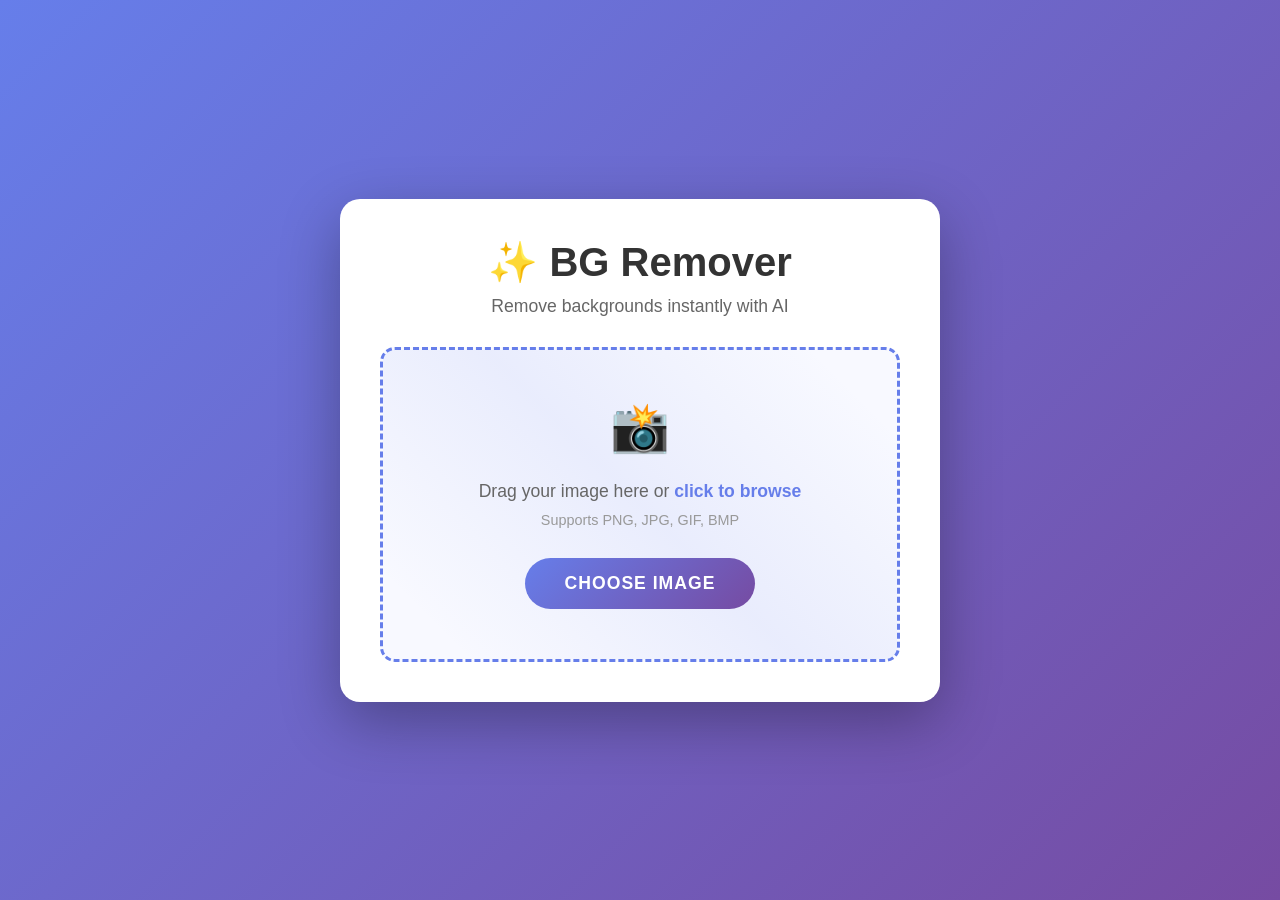
==== BG remover/index.html @ 60d701cb "Arrange the structure of the repository" ====
<!DOCTYPE html>
<html lang="en">
<head>
    <meta charset="UTF-8">
    <meta name="viewport" content="width=device-width, initial-scale=1.0">
    <title>Background Remover</title>
    <style>
        * {
            margin: 0;
            padding: 0;
            box-sizing: border-box;
        }

        body {
            font-family: 'Segoe UI', Tahoma, Geneva, Verdana, sans-serif;
            background: linear-gradient(135deg, #667eea 0%, #764ba2 100%);
            min-height: 100vh;
            display: flex;
            justify-content: center;
            align-items: center;
            padding: 20px;
        }

        .container {
            background: white;
            border-radius: 20px;
            box-shadow: 0 20px 60px rgba(0, 0, 0, 0.3);
            padding: 40px;
            max-width: 600px;
            width: 100%;
            animation: slideUp 0.6s ease-out;
        }

        @keyframes slideUp {
            from {
                opacity: 0;
                transform: translateY(30px);
            }
            to {
                opacity: 1;
                transform: translateY(0);
            }
        }

        h1 {
            color: #333;
            margin-bottom: 10px;
            text-align: center;
            font-size: 2.5em;
        }

        .subtitle {
            text-align: center;
            color: #666;
            margin-bottom: 30px;
            font-size: 1.1em;
        }

        .drop-zone {
            border: 3px dashed #667eea;
            border-radius: 15px;
            padding: 50px 20px;
            text-align: center;
            transition: all 0.3s ease;
            cursor: pointer;
            background: #f8f9ff;
            position: relative;
            overflow: hidden;
        }

        .drop-zone::before {
            content: '';
            position: absolute;
            top: -50%;
            left: -50%;
            width: 200%;
            height: 200%;
            background: linear-gradient(45deg, transparent 30%, rgba(102, 126, 234, 0.1) 50%, transparent 70%);
            animation: shimmer 3s infinite;
        }

        @keyframes shimmer {
            0% {
                transform: translate(-100%, -100%) rotate(45deg);
            }
            100% {
                transform: translate(100%, 100%) rotate(45deg);
            }
        }

        .drop-zone-content {
            position: relative;
            z-index: 1;
        }

        .drop-zone.dragover {
            border-color: #764ba2;
            background: #e8e9ff;
            transform: scale(1.02);
            box-shadow: 0 5px 20px rgba(102, 126, 234, 0.3);
        }

        .icon {
            font-size: 3em;
            margin-bottom: 15px;
            display: inline-block;
            animation: float 3s ease-in-out infinite;
        }

        @keyframes float {
            0%, 100% {
                transform: translateY(0px);
            }
            50% {
                transform: translateY(-10px);
            }
        }

        .drop-zone p {
            color: #666;
            margin: 10px 0;
            font-size: 1.1em;
        }

        .highlight {
            color: #667eea;
            font-weight: bold;
        }

        input[type="file"] {
            display: none;
        }

        .upload-btn {
            background: linear-gradient(135deg, #667eea 0%, #764ba2 100%);
            color: white;
            border: none;
            padding: 15px 40px;
            font-size: 1.1em;
            border-radius: 50px;
            cursor: pointer;
            margin-top: 20px;
            transition: all 0.3s ease;
            font-weight: 600;
            text-transform: uppercase;
            letter-spacing: 1px;
            position: relative;
            overflow: hidden;
        }

        .upload-btn::before {
            content: '';
            position: absolute;
            top: 0;
            left: -100%;
            width: 100%;
            height: 100%;
            background: rgba(255, 255, 255, 0.3);
            transition: left 0.3s ease;
        }

        .upload-btn:hover::before {
            left: 100%;
        }

        .upload-btn:hover {
            transform: translateY(-2px);
            box-shadow: 0 10px 25px rgba(102, 126, 234, 0.4);
        }

        .upload-btn:active {
            transform: translateY(0px);
        }

        .upload-btn:disabled {
            opacity: 0.6;
            cursor: not-allowed;
        }

        .loading {
            display: none;
            text-align: center;
            margin-top: 30px;
        }

        .spinner {
            border: 4px solid #f3f3f3;
            border-top: 4px solid #667eea;
            border-radius: 50%;
            width: 40px;
            height: 40px;
            animation: spin 1s linear infinite;
            margin: 0 auto 15px;
        }

        @keyframes spin {
            0% {
                transform: rotate(0deg);
            }
            100% {
                transform: rotate(360deg);
            }
        }

        .loading-text {
            color: #667eea;
            font-weight: 600;
            font-size: 1.1em;
            animation: pulse 1.5s ease-in-out infinite;
        }

        @keyframes pulse {
            0%, 100% {
                opacity: 1;
            }
            50% {
                opacity: 0.5;
            }
        }

        .success {
            display: none;
            text-align: center;
            margin-top: 30px;
            animation: slideUp 0.6s ease-out;
        }

        .success-icon {
            font-size: 4em;
            margin-bottom: 15px;
            animation: bounce 0.6s ease-out;
        }

        @keyframes bounce {
            0% {
                transform: scale(0);
            }
            50% {
                transform: scale(1.1);
            }
            100% {
                transform: scale(1);
            }
        }

        .success-text {
            color: #10b981;
            font-weight: 600;
            font-size: 1.1em;
            margin-bottom: 20px;
        }

        .download-btn {
            background: linear-gradient(135deg, #10b981 0%, #059669 100%);
            color: white;
            border: none;
            padding: 12px 30px;
            font-size: 1em;
            border-radius: 50px;
            cursor: pointer;
            transition: all 0.3s ease;
            font-weight: 600;
            text-transform: uppercase;
            letter-spacing: 1px;
            position: relative;
            overflow: hidden;
        }

        .download-btn::before {
            content: '';
            position: absolute;
            top: 0;
            left: -100%;
            width: 100%;
            height: 100%;
            background: rgba(255, 255, 255, 0.3);
            transition: left 0.3s ease;
        }

        .download-btn:hover::before {
            left: 100%;
        }

        .download-btn:hover {
            transform: translateY(-2px);
            box-shadow: 0 10px 25px rgba(16, 185, 129, 0.4);
        }

        .reset-btn {
            background: linear-gradient(135deg, #f3f4f6 0%, #e5e7eb 100%);
            color: #333;
            border: 1px solid #d1d5db;
            padding: 12px 30px;
            font-size: 1em;
            border-radius: 50px;
            cursor: pointer;
            margin-left: 10px;
            transition: all 0.3s ease;
            font-weight: 600;
            text-transform: uppercase;
            letter-spacing: 1px;
        }

        .reset-btn:hover {
            background: linear-gradient(135deg, #e5e7eb 0%, #d1d5db 100%);
            transform: translateY(-2px);
        }

        .error {
            display: none;
            background: #fee;
            color: #c33;
            padding: 15px;
            border-radius: 10px;
            margin-top: 20px;
            text-align: center;
            border-left: 4px solid #c33;
            animation: slideUp 0.6s ease-out;
        }

        @media (max-width: 600px) {
            .container {
                padding: 25px;
            }

            h1 {
                font-size: 2em;
            }

            .drop-zone {
                padding: 35px 15px;
            }

            .icon {
                font-size: 2.5em;
            }
        }
    </style>
</head>
<body>
    <div class="container">
        <h1>✨ BG Remover</h1>
        <p class="subtitle">Remove backgrounds instantly with AI</p>

        <div class="drop-zone" id="dropZone">
            <div class="drop-zone-content">
                <div class="icon">📸</div>
                <p>Drag your image here or <span class="highlight">click to browse</span></p>
                <p style="font-size: 0.9em; color: #999;">Supports PNG, JPG, GIF, BMP</p>
            </div>
            <input type="file" id="fileInput" accept="image/*">
            <button class="upload-btn" id="uploadBtn">Choose Image</button>
        </div>

        <div class="loading" id="loading">
            <div class="spinner"></div>
            <p class="loading-text">Processing your image... ✨</p>
        </div>

        <div class="success" id="success">
            <div class="success-icon">✅</div>
            <p class="success-text">Background removed successfully!</p>
            <button class="download-btn" id="downloadBtn">⬇️ Download Image</button>
            <button class="reset-btn" id="resetBtn">Process Another</button>
        </div>

        <div class="error" id="error"></div>
    </div>

    <script>
        // Get DOM elements
        const dropZone = document.getElementById('dropZone');
        const fileInput = document.getElementById('fileInput');
        const uploadBtn = document.getElementById('uploadBtn');
        const loading = document.getElementById('loading');
        const success = document.getElementById('success');
        const error = document.getElementById('error');
        const downloadBtn = document.getElementById('downloadBtn');
        const resetBtn = document.getElementById('resetBtn');

        let processedImage = null;

        // Click to upload
        uploadBtn.addEventListener('click', () => fileInput.click());

        // File input change
        fileInput.addEventListener('change', (e) => {
            if (e.target.files.length > 0) {
                processImage(e.target.files[0]);
            }
        });

        // Drag and drop
        dropZone.addEventListener('dragover', (e) => {
            e.preventDefault();
            dropZone.classList.add('dragover');
        });

        dropZone.addEventListener('dragleave', () => {
            dropZone.classList.remove('dragover');
        });

        dropZone.addEventListener('drop', (e) => {
            e.preventDefault();
            dropZone.classList.remove('dragover');
            if (e.dataTransfer.files.length > 0) {
                processImage(e.dataTransfer.files[0]);
            }
        });

        // Process image
        function processImage(file) {
            // Validate file
            const allowed = ['image/png', 'image/jpeg', 'image/gif', 'image/bmp'];
            if (!allowed.includes(file.type)) {
                showError('Please upload a valid image file (PNG, JPG, GIF, BMP)');
                return;
            }

            if (file.size > 50 * 1024 * 1024) {
                showError('File size must be less than 50MB');
                return;
            }

            // Hide previous results
            success.style.display = 'none';
            error.style.display = 'none';
            dropZone.style.display = 'none';
            loading.style.display = 'block';
            uploadBtn.disabled = true;

            // Upload file
            const formData = new FormData();
            formData.append('file', file);

            fetch('/upload', {
                method: 'POST',
                body: formData
            })
            .then(response => {
                if (!response.ok) {
                    return response.json().then(data => {
                        throw new Error(data.error || 'Upload failed');
                    });
                }
                return response.blob();
            })
            .then(blob => {
                processedImage = blob;
                loading.style.display = 'none';
                success.style.display = 'block';
            })
            .catch(err => {
                loading.style.display = 'none';
                showError(err.message || 'An error occurred while processing');
                dropZone.style.display = 'block';
                uploadBtn.disabled = false;
            });
        }

        // Download image
        downloadBtn.addEventListener('click', () => {
            if (processedImage) {
                const url = URL.createObjectURL(processedImage);
                const a = document.createElement('a');
                a.href = url;
                a.download = 'output_image.png';
                document.body.appendChild(a);
                a.click();
                document.body.removeChild(a);
                URL.revokeObjectURL(url);
            }
        });

        // Reset
        resetBtn.addEventListener('click', () => {
            fileInput.value = '';
            processedImage = null;
            success.style.display = 'none';
            dropZone.style.display = 'block';
            uploadBtn.disabled = false;
            error.style.display = 'none';
        });

        // Show error
        function showError(message) {
            error.textContent = message;
            error.style.display = 'block';
        }
    </script>
</body>
</html>
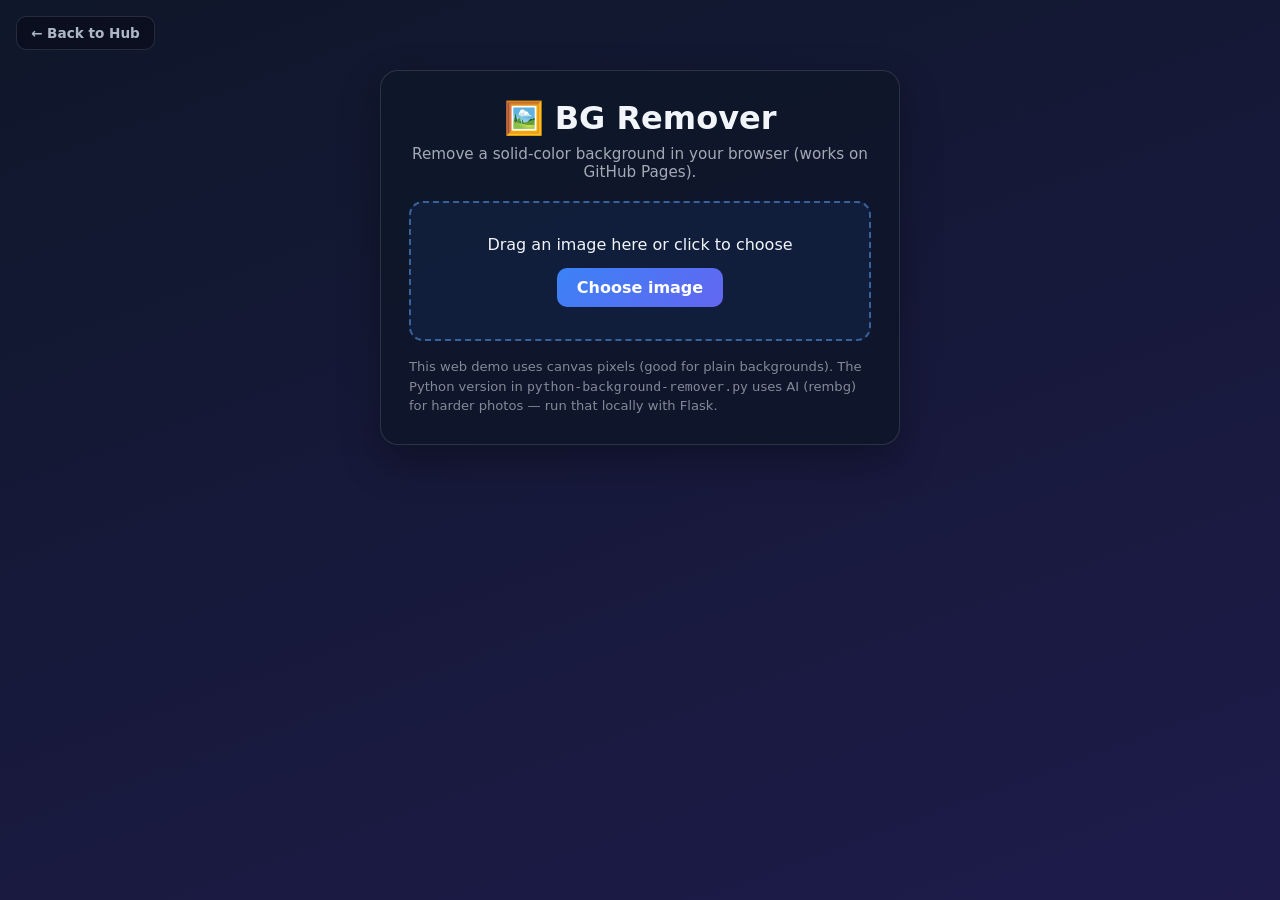
==== commit b08f7583: "refactor: streamline project structure by removing main_project_hub_index.html and updating index.ht" ====
--- a/BG remover/index.html
+++ b/BG remover/index.html
@@ -1,492 +1,247 @@
 <!DOCTYPE html>
 <html lang="en">
 <head>
-    <meta charset="UTF-8">
-    <meta name="viewport" content="width=device-width, initial-scale=1.0">
-    <title>Background Remover</title>
-    <style>
-        * {
-            margin: 0;
-            padding: 0;
-            box-sizing: border-box;
-        }
-
-        body {
-            font-family: 'Segoe UI', Tahoma, Geneva, Verdana, sans-serif;
-            background: linear-gradient(135deg, #667eea 0%, #764ba2 100%);
-            min-height: 100vh;
-            display: flex;
-            justify-content: center;
-            align-items: center;
-            padding: 20px;
-        }
-
-        .container {
-            background: white;
-            border-radius: 20px;
-            box-shadow: 0 20px 60px rgba(0, 0, 0, 0.3);
-            padding: 40px;
-            max-width: 600px;
-            width: 100%;
-            animation: slideUp 0.6s ease-out;
-        }
-
-        @keyframes slideUp {
-            from {
-                opacity: 0;
-                transform: translateY(30px);
-            }
-            to {
-                opacity: 1;
-                transform: translateY(0);
-            }
-        }
-
-        h1 {
-            color: #333;
-            margin-bottom: 10px;
-            text-align: center;
-            font-size: 2.5em;
-        }
-
-        .subtitle {
-            text-align: center;
-            color: #666;
-            margin-bottom: 30px;
-            font-size: 1.1em;
-        }
-
-        .drop-zone {
-            border: 3px dashed #667eea;
-            border-radius: 15px;
-            padding: 50px 20px;
-            text-align: center;
-            transition: all 0.3s ease;
-            cursor: pointer;
-            background: #f8f9ff;
-            position: relative;
-            overflow: hidden;
-        }
-
-        .drop-zone::before {
-            content: '';
-            position: absolute;
-            top: -50%;
-            left: -50%;
-            width: 200%;
-            height: 200%;
-            background: linear-gradient(45deg, transparent 30%, rgba(102, 126, 234, 0.1) 50%, transparent 70%);
-            animation: shimmer 3s infinite;
-        }
-
-        @keyframes shimmer {
-            0% {
-                transform: translate(-100%, -100%) rotate(45deg);
-            }
-            100% {
-                transform: translate(100%, 100%) rotate(45deg);
-            }
-        }
-
-        .drop-zone-content {
-            position: relative;
-            z-index: 1;
-        }
-
-        .drop-zone.dragover {
-            border-color: #764ba2;
-            background: #e8e9ff;
-            transform: scale(1.02);
-            box-shadow: 0 5px 20px rgba(102, 126, 234, 0.3);
-        }
-
-        .icon {
-            font-size: 3em;
-            margin-bottom: 15px;
-            display: inline-block;
-            animation: float 3s ease-in-out infinite;
-        }
-
-        @keyframes float {
-            0%, 100% {
-                transform: translateY(0px);
-            }
-            50% {
-                transform: translateY(-10px);
-            }
-        }
-
-        .drop-zone p {
-            color: #666;
-            margin: 10px 0;
-            font-size: 1.1em;
-        }
-
-        .highlight {
-            color: #667eea;
-            font-weight: bold;
-        }
-
-        input[type="file"] {
-            display: none;
-        }
-
-        .upload-btn {
-            background: linear-gradient(135deg, #667eea 0%, #764ba2 100%);
-            color: white;
-            border: none;
-            padding: 15px 40px;
-            font-size: 1.1em;
-            border-radius: 50px;
-            cursor: pointer;
-            margin-top: 20px;
-            transition: all 0.3s ease;
-            font-weight: 600;
-            text-transform: uppercase;
-            letter-spacing: 1px;
-            position: relative;
-            overflow: hidden;
-        }
-
-        .upload-btn::before {
-            content: '';
-            position: absolute;
-            top: 0;
-            left: -100%;
-            width: 100%;
-            height: 100%;
-            background: rgba(255, 255, 255, 0.3);
-            transition: left 0.3s ease;
-        }
-
-        .upload-btn:hover::before {
-            left: 100%;
-        }
-
-        .upload-btn:hover {
-            transform: translateY(-2px);
-            box-shadow: 0 10px 25px rgba(102, 126, 234, 0.4);
-        }
-
-        .upload-btn:active {
-            transform: translateY(0px);
-        }
-
-        .upload-btn:disabled {
-            opacity: 0.6;
-            cursor: not-allowed;
-        }
-
-        .loading {
-            display: none;
-            text-align: center;
-            margin-top: 30px;
-        }
-
-        .spinner {
-            border: 4px solid #f3f3f3;
-            border-top: 4px solid #667eea;
-            border-radius: 50%;
-            width: 40px;
-            height: 40px;
-            animation: spin 1s linear infinite;
-            margin: 0 auto 15px;
-        }
-
-        @keyframes spin {
-            0% {
-                transform: rotate(0deg);
-            }
-            100% {
-                transform: rotate(360deg);
-            }
-        }
-
-        .loading-text {
-            color: #667eea;
-            font-weight: 600;
-            font-size: 1.1em;
-            animation: pulse 1.5s ease-in-out infinite;
-        }
-
-        @keyframes pulse {
-            0%, 100% {
-                opacity: 1;
-            }
-            50% {
-                opacity: 0.5;
-            }
-        }
-
-        .success {
-            display: none;
-            text-align: center;
-            margin-top: 30px;
-            animation: slideUp 0.6s ease-out;
-        }
-
-        .success-icon {
-            font-size: 4em;
-            margin-bottom: 15px;
-            animation: bounce 0.6s ease-out;
-        }
-
-        @keyframes bounce {
-            0% {
-                transform: scale(0);
-            }
-            50% {
-                transform: scale(1.1);
-            }
-            100% {
-                transform: scale(1);
-            }
-        }
-
-        .success-text {
-            color: #10b981;
-            font-weight: 600;
-            font-size: 1.1em;
-            margin-bottom: 20px;
-        }
-
-        .download-btn {
-            background: linear-gradient(135deg, #10b981 0%, #059669 100%);
-            color: white;
-            border: none;
-            padding: 12px 30px;
-            font-size: 1em;
-            border-radius: 50px;
-            cursor: pointer;
-            transition: all 0.3s ease;
-            font-weight: 600;
-            text-transform: uppercase;
-            letter-spacing: 1px;
-            position: relative;
-            overflow: hidden;
-        }
-
-        .download-btn::before {
-            content: '';
-            position: absolute;
-            top: 0;
-            left: -100%;
-            width: 100%;
-            height: 100%;
-            background: rgba(255, 255, 255, 0.3);
-            transition: left 0.3s ease;
-        }
-
-        .download-btn:hover::before {
-            left: 100%;
-        }
-
-        .download-btn:hover {
-            transform: translateY(-2px);
-            box-shadow: 0 10px 25px rgba(16, 185, 129, 0.4);
-        }
-
-        .reset-btn {
-            background: linear-gradient(135deg, #f3f4f6 0%, #e5e7eb 100%);
-            color: #333;
-            border: 1px solid #d1d5db;
-            padding: 12px 30px;
-            font-size: 1em;
-            border-radius: 50px;
-            cursor: pointer;
-            margin-left: 10px;
-            transition: all 0.3s ease;
-            font-weight: 600;
-            text-transform: uppercase;
-            letter-spacing: 1px;
-        }
-
-        .reset-btn:hover {
-            background: linear-gradient(135deg, #e5e7eb 0%, #d1d5db 100%);
-            transform: translateY(-2px);
-        }
-
-        .error {
-            display: none;
-            background: #fee;
-            color: #c33;
-            padding: 15px;
-            border-radius: 10px;
-            margin-top: 20px;
-            text-align: center;
-            border-left: 4px solid #c33;
-            animation: slideUp 0.6s ease-out;
-        }
-
-        @media (max-width: 600px) {
-            .container {
-                padding: 25px;
-            }
-
-            h1 {
-                font-size: 2em;
-            }
-
-            .drop-zone {
-                padding: 35px 15px;
-            }
-
-            .icon {
-                font-size: 2.5em;
-            }
-        }
-    </style>
+  <meta charset="UTF-8" />
+  <meta name="viewport" content="width=device-width, initial-scale=1.0" />
+  <title>BG Remover | Python Projects</title>
+  <link rel="stylesheet" href="../shared/app.css" />
+  <style>
+    * { box-sizing: border-box; margin: 0; padding: 0; }
+
+    body {
+      min-height: 100vh;
+      padding: 70px 16px 32px;
+      font-family: "Segoe UI", system-ui, sans-serif;
+      background: linear-gradient(160deg, #0f172a, #1e1b4b);
+      color: #f1f5f9;
+    }
+
+    .box {
+      max-width: 520px;
+      margin: 0 auto;
+      padding: 28px;
+      border-radius: 18px;
+      border: 1px solid rgba(255, 255, 255, 0.12);
+      background: rgba(15, 23, 42, 0.85);
+      box-shadow: 0 16px 40px rgba(0, 0, 0, 0.3);
+    }
+
+    h1 { text-align: center; margin-bottom: 8px; }
+    .sub { text-align: center; color: rgba(226, 232, 240, 0.7); margin-bottom: 20px; font-size: 0.95rem; }
+
+    .drop {
+      border: 2px dashed rgba(96, 165, 250, 0.5);
+      border-radius: 14px;
+      padding: 32px 16px;
+      text-align: center;
+      cursor: pointer;
+      background: rgba(59, 130, 246, 0.08);
+    }
+
+    .drop.drag { border-color: #93c5fd; background: rgba(59, 130, 246, 0.15); }
+
+    input[type="file"] { display: none; }
+
+    label.btn {
+      display: inline-block;
+      margin-top: 14px;
+      padding: 10px 20px;
+      border-radius: 10px;
+      background: linear-gradient(135deg, #3b82f6, #6366f1);
+      color: #fff;
+      font-weight: 600;
+      cursor: pointer;
+    }
+
+    .slider-row {
+      margin-top: 18px;
+      display: none;
+    }
+
+    .slider-row.show { display: block; }
+
+    .slider-row label { font-size: 0.9rem; color: rgba(226, 232, 240, 0.8); }
+
+    input[type="range"] { width: 100%; margin-top: 8px; }
+
+    .preview {
+      margin-top: 18px;
+      display: none;
+      text-align: center;
+    }
+
+    .preview.show { display: block; }
+
+    .preview img {
+      max-width: 100%;
+      border-radius: 12px;
+      background: repeating-conic-gradient(#334155 0% 25%, #1e293b 0% 50%) 50% / 20px 20px;
+    }
+
+    .actions {
+      margin-top: 14px;
+      display: flex;
+      gap: 10px;
+      justify-content: center;
+      flex-wrap: wrap;
+    }
+
+    .actions button {
+      padding: 10px 18px;
+      border: none;
+      border-radius: 10px;
+      font-weight: 600;
+      cursor: pointer;
+    }
+
+    .download { background: #22c55e; color: #fff; }
+    .reset { background: rgba(255, 255, 255, 0.1); color: #fff; }
+
+    .note {
+      margin-top: 16px;
+      font-size: 0.82rem;
+      color: rgba(226, 232, 240, 0.55);
+      line-height: 1.5;
+    }
+  </style>
 </head>
 <body>
-    <div class="container">
-        <h1>✨ BG Remover</h1>
-        <p class="subtitle">Remove backgrounds instantly with AI</p>
-
-        <div class="drop-zone" id="dropZone">
-            <div class="drop-zone-content">
-                <div class="icon">📸</div>
-                <p>Drag your image here or <span class="highlight">click to browse</span></p>
-                <p style="font-size: 0.9em; color: #999;">Supports PNG, JPG, GIF, BMP</p>
-            </div>
-            <input type="file" id="fileInput" accept="image/*">
-            <button class="upload-btn" id="uploadBtn">Choose Image</button>
-        </div>
-
-        <div class="loading" id="loading">
-            <div class="spinner"></div>
-            <p class="loading-text">Processing your image... ✨</p>
-        </div>
-
-        <div class="success" id="success">
-            <div class="success-icon">✅</div>
-            <p class="success-text">Background removed successfully!</p>
-            <button class="download-btn" id="downloadBtn">⬇️ Download Image</button>
-            <button class="reset-btn" id="resetBtn">Process Another</button>
-        </div>
-
-        <div class="error" id="error"></div>
+  <a class="back-link" href="../index.html">← Back to Hub</a>
+
+  <div class="box">
+    <h1>🖼️ BG Remover</h1>
+    <p class="sub">Remove a solid-color background in your browser (works on GitHub Pages).</p>
+
+    <div class="drop" id="dropZone">
+      <p>Drag an image here or click to choose</p>
+      <label class="btn" for="fileInput">Choose image</label>
+      <input type="file" id="fileInput" accept="image/*" />
     </div>
 
-    <script>
-        // Get DOM elements
-        const dropZone = document.getElementById('dropZone');
-        const fileInput = document.getElementById('fileInput');
-        const uploadBtn = document.getElementById('uploadBtn');
-        const loading = document.getElementById('loading');
-        const success = document.getElementById('success');
-        const error = document.getElementById('error');
-        const downloadBtn = document.getElementById('downloadBtn');
-        const resetBtn = document.getElementById('resetBtn');
-
-        let processedImage = null;
-
-        // Click to upload
-        uploadBtn.addEventListener('click', () => fileInput.click());
-
-        // File input change
-        fileInput.addEventListener('change', (e) => {
-            if (e.target.files.length > 0) {
-                processImage(e.target.files[0]);
-            }
-        });
-
-        // Drag and drop
-        dropZone.addEventListener('dragover', (e) => {
-            e.preventDefault();
-            dropZone.classList.add('dragover');
-        });
-
-        dropZone.addEventListener('dragleave', () => {
-            dropZone.classList.remove('dragover');
-        });
-
-        dropZone.addEventListener('drop', (e) => {
-            e.preventDefault();
-            dropZone.classList.remove('dragover');
-            if (e.dataTransfer.files.length > 0) {
-                processImage(e.dataTransfer.files[0]);
-            }
-        });
-
-        // Process image
-        function processImage(file) {
-            // Validate file
-            const allowed = ['image/png', 'image/jpeg', 'image/gif', 'image/bmp'];
-            if (!allowed.includes(file.type)) {
-                showError('Please upload a valid image file (PNG, JPG, GIF, BMP)');
-                return;
-            }
-
-            if (file.size > 50 * 1024 * 1024) {
-                showError('File size must be less than 50MB');
-                return;
-            }
-
-            // Hide previous results
-            success.style.display = 'none';
-            error.style.display = 'none';
-            dropZone.style.display = 'none';
-            loading.style.display = 'block';
-            uploadBtn.disabled = true;
-
-            // Upload file
-            const formData = new FormData();
-            formData.append('file', file);
-
-            fetch('/upload', {
-                method: 'POST',
-                body: formData
-            })
-            .then(response => {
-                if (!response.ok) {
-                    return response.json().then(data => {
-                        throw new Error(data.error || 'Upload failed');
-                    });
-                }
-                return response.blob();
-            })
-            .then(blob => {
-                processedImage = blob;
-                loading.style.display = 'none';
-                success.style.display = 'block';
-            })
-            .catch(err => {
-                loading.style.display = 'none';
-                showError(err.message || 'An error occurred while processing');
-                dropZone.style.display = 'block';
-                uploadBtn.disabled = false;
-            });
+    <div class="slider-row" id="sliderRow">
+      <label for="tolerance">How similar to the background color (higher = more removed)</label>
+      <input type="range" id="tolerance" min="5" max="120" value="40" />
+    </div>
+
+    <div class="preview" id="preview">
+      <img id="outputImg" alt="Result with transparent background" />
+      <div class="actions">
+        <button class="download" id="downloadBtn" type="button">Download PNG</button>
+        <button class="reset" id="resetBtn" type="button">Try another</button>
+      </div>
+    </div>
+
+    <p class="note">
+      This web demo uses canvas pixels (good for plain backgrounds).
+      The Python version in <code>python-background-remover.py</code> uses AI (rembg) for harder photos — run that locally with Flask.
+    </p>
+  </div>
+
+  <canvas id="canvas" hidden></canvas>
+
+  <script>
+    const dropZone = document.getElementById("dropZone");
+    const fileInput = document.getElementById("fileInput");
+    const sliderRow = document.getElementById("sliderRow");
+    const toleranceInput = document.getElementById("tolerance");
+    const preview = document.getElementById("preview");
+    const outputImg = document.getElementById("outputImg");
+    const downloadBtn = document.getElementById("downloadBtn");
+    const resetBtn = document.getElementById("resetBtn");
+    const canvas = document.getElementById("canvas");
+    const ctx = canvas.getContext("2d");
+
+    let pngUrl = "";
+
+    function colorDistance(r1, g1, b1, r2, g2, b2) {
+      return Math.abs(r1 - r2) + Math.abs(g1 - g2) + Math.abs(b1 - b2);
+    }
+
+    function removeBackground(img, tolerance) {
+      canvas.width = img.width;
+      canvas.height = img.height;
+      ctx.drawImage(img, 0, 0);
+
+      const data = ctx.getImageData(0, 0, canvas.width, canvas.height);
+      const pixels = data.data;
+
+      // Sample top-left corner as background color (simple student approach)
+      const bgR = pixels[0];
+      const bgG = pixels[1];
+      const bgB = pixels[2];
+
+      for (let i = 0; i < pixels.length; i += 4) {
+        const dist = colorDistance(pixels[i], pixels[i + 1], pixels[i + 2], bgR, bgG, bgB);
+        if (dist < tolerance) {
+          pixels[i + 3] = 0; // make transparent
         }
-
-        // Download image
-        downloadBtn.addEventListener('click', () => {
-            if (processedImage) {
-                const url = URL.createObjectURL(processedImage);
-                const a = document.createElement('a');
-                a.href = url;
-                a.download = 'output_image.png';
-                document.body.appendChild(a);
-                a.click();
-                document.body.removeChild(a);
-                URL.revokeObjectURL(url);
-            }
-        });
-
-        // Reset
-        resetBtn.addEventListener('click', () => {
-            fileInput.value = '';
-            processedImage = null;
-            success.style.display = 'none';
-            dropZone.style.display = 'block';
-            uploadBtn.disabled = false;
-            error.style.display = 'none';
-        });
-
-        // Show error
-        function showError(message) {
-            error.textContent = message;
-            error.style.display = 'block';
-        }
-    </script>
+      }
+
+      ctx.putImageData(data, 0, 0);
+      return canvas.toDataURL("image/png");
+    }
+
+    function showResult(dataUrl) {
+      if (pngUrl) URL.revokeObjectURL(pngUrl);
+      outputImg.src = dataUrl;
+      pngUrl = dataUrl;
+      preview.classList.add("show");
+      sliderRow.classList.add("show");
+    }
+
+    function processFile(file) {
+      if (!file.type.startsWith("image/")) {
+        alert("Please choose an image file.");
+        return;
+      }
+
+      const reader = new FileReader();
+      reader.onload = function (e) {
+        const img = new Image();
+        img.onload = function () {
+          const tol = Number(toleranceInput.value);
+          showResult(removeBackground(img, tol));
+        };
+        img.src = e.target.result;
+      };
+      reader.readAsDataURL(file);
+    }
+
+    dropZone.addEventListener("click", () => fileInput.click());
+
+    fileInput.addEventListener("change", (e) => {
+      if (e.target.files[0]) processFile(e.target.files[0]);
+    });
+
+    dropZone.addEventListener("dragover", (e) => {
+      e.preventDefault();
+      dropZone.classList.add("drag");
+    });
+
+    dropZone.addEventListener("dragleave", () => dropZone.classList.remove("drag"));
+
+    dropZone.addEventListener("drop", (e) => {
+      e.preventDefault();
+      dropZone.classList.remove("drag");
+      if (e.dataTransfer.files[0]) processFile(e.dataTransfer.files[0]);
+    });
+
+    toleranceInput.addEventListener("input", () => {
+      if (fileInput.files[0]) processFile(fileInput.files[0]);
+    });
+
+    downloadBtn.addEventListener("click", () => {
+      const a = document.createElement("a");
+      a.href = pngUrl;
+      a.download = "no-background.png";
+      a.click();
+    });
+
+    resetBtn.addEventListener("click", () => {
+      fileInput.value = "";
+      preview.classList.remove("show");
+      sliderRow.classList.remove("show");
+    });
+  </script>
 </body>
-</html>+</html>
--- a/shared/app.css
+++ b/shared/app.css
@@ -0,0 +1,22 @@
+/* Small shared styles for each app page */
+.back-link {
+  position: fixed;
+  top: 16px;
+  left: 16px;
+  z-index: 100;
+  padding: 8px 14px;
+  border-radius: 10px;
+  border: 1px solid rgba(255, 255, 255, 0.12);
+  background: rgba(10, 14, 28, 0.75);
+  color: rgba(230, 240, 255, 0.75);
+  text-decoration: none;
+  font-size: 0.85rem;
+  font-weight: 600;
+  font-family: "Segoe UI", system-ui, sans-serif;
+  backdrop-filter: blur(8px);
+}
+
+.back-link:hover {
+  color: #fff;
+  border-color: rgba(59, 158, 255, 0.4);
+}
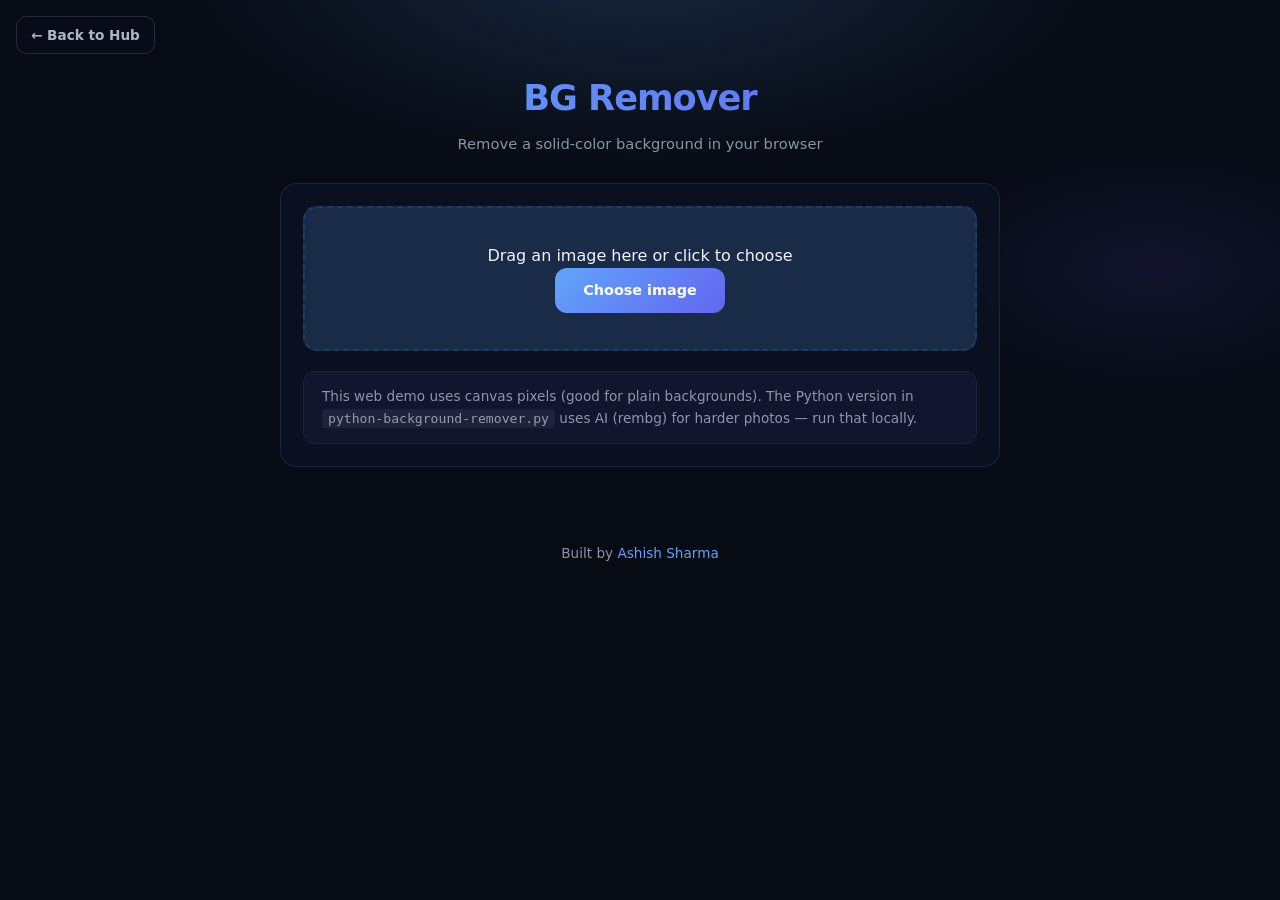
==== commit 6bf0ac09: "refactor: update HTML structure and styles across multiple projects for consistency and improved use" ====
--- a/BG remover/index.html
+++ b/BG remover/index.html
@@ -5,142 +5,106 @@
   <meta name="viewport" content="width=device-width, initial-scale=1.0" />
   <title>BG Remover | Python Projects</title>
   <link rel="stylesheet" href="../shared/app.css" />
+  <link rel="stylesheet" href="../shared/app-theme.css" />
   <style>
-    * { box-sizing: border-box; margin: 0; padding: 0; }
-
-    body {
-      min-height: 100vh;
-      padding: 70px 16px 32px;
-      font-family: "Segoe UI", system-ui, sans-serif;
-      background: linear-gradient(160deg, #0f172a, #1e1b4b);
-      color: #f1f5f9;
-    }
-
-    .box {
-      max-width: 520px;
-      margin: 0 auto;
-      padding: 28px;
-      border-radius: 18px;
-      border: 1px solid rgba(255, 255, 255, 0.12);
-      background: rgba(15, 23, 42, 0.85);
-      box-shadow: 0 16px 40px rgba(0, 0, 0, 0.3);
-    }
-
-    h1 { text-align: center; margin-bottom: 8px; }
-    .sub { text-align: center; color: rgba(226, 232, 240, 0.7); margin-bottom: 20px; font-size: 0.95rem; }
-
     .drop {
-      border: 2px dashed rgba(96, 165, 250, 0.5);
+      border: 2px dashed var(--border);
       border-radius: 14px;
-      padding: 32px 16px;
+      padding: 36px 16px;
       text-align: center;
       cursor: pointer;
-      background: rgba(59, 130, 246, 0.08);
-    }
-
-    .drop.drag { border-color: #93c5fd; background: rgba(59, 130, 246, 0.15); }
+      background: var(--accent-glow);
+      transition: border-color 0.25s, background 0.25s, transform 0.2s;
+    }
+
+    .drop:hover { transform: translateY(-2px); }
+    .drop.drag {
+      border-color: var(--accent);
+      background: rgba(96, 165, 250, 0.15);
+    }
 
     input[type="file"] { display: none; }
 
-    label.btn {
-      display: inline-block;
-      margin-top: 14px;
-      padding: 10px 20px;
-      border-radius: 10px;
-      background: linear-gradient(135deg, #3b82f6, #6366f1);
-      color: #fff;
-      font-weight: 600;
-      cursor: pointer;
-    }
-
-    .slider-row {
-      margin-top: 18px;
-      display: none;
-    }
-
-    .slider-row.show { display: block; }
-
-    .slider-row label { font-size: 0.9rem; color: rgba(226, 232, 240, 0.8); }
-
-    input[type="range"] { width: 100%; margin-top: 8px; }
-
-    .preview {
-      margin-top: 18px;
-      display: none;
-      text-align: center;
-    }
-
-    .preview.show { display: block; }
+    .slider-row { margin-top: 20px; display: none; }
+    .slider-row.show { display: block; animation: fade-up 0.4s ease both; }
+
+    .slider-row label {
+      display: block;
+      font-size: 0.9rem;
+      color: var(--muted);
+      margin-bottom: 8px;
+    }
+
+    input[type="range"] {
+      width: 100%;
+      accent-color: var(--accent);
+    }
+
+    .preview { margin-top: 20px; display: none; text-align: center; }
+    .preview.show { display: block; animation: fade-up 0.4s ease both; }
 
     .preview img {
       max-width: 100%;
       border-radius: 12px;
+      border: 1px solid var(--border);
       background: repeating-conic-gradient(#334155 0% 25%, #1e293b 0% 50%) 50% / 20px 20px;
     }
 
     .actions {
-      margin-top: 14px;
+      margin-top: 16px;
       display: flex;
       gap: 10px;
       justify-content: center;
       flex-wrap: wrap;
     }
-
-    .actions button {
-      padding: 10px 18px;
-      border: none;
-      border-radius: 10px;
-      font-weight: 600;
-      cursor: pointer;
-    }
-
-    .download { background: #22c55e; color: #fff; }
-    .reset { background: rgba(255, 255, 255, 0.1); color: #fff; }
-
-    .note {
-      margin-top: 16px;
-      font-size: 0.82rem;
-      color: rgba(226, 232, 240, 0.55);
-      line-height: 1.5;
-    }
   </style>
 </head>
-<body>
+<body class="app-page" data-accent="blue">
+  <div class="bg-glow"></div>
   <a class="back-link" href="../index.html">← Back to Hub</a>
 
-  <div class="box">
-    <h1>🖼️ BG Remover</h1>
-    <p class="sub">Remove a solid-color background in your browser (works on GitHub Pages).</p>
-
-    <div class="drop" id="dropZone">
-      <p>Drag an image here or click to choose</p>
-      <label class="btn" for="fileInput">Choose image</label>
-      <input type="file" id="fileInput" accept="image/*" />
+  <div class="app-shell">
+    <header class="app-header">
+      <h1 class="app-title">BG Remover</h1>
+      <p class="app-subtitle">Remove a solid-color background in your browser</p>
+    </header>
+
+    <div class="panel">
+      <div class="drop" id="dropZone">
+        <p>Drag an image here or click to choose</p>
+        <button class="btn-primary" type="button" id="chooseBtn">Choose image</button>
+        <input type="file" id="fileInput" accept="image/*" />
+      </div>
+
+      <div class="slider-row" id="sliderRow">
+        <label for="tolerance">How similar to the background color (higher = more removed)</label>
+        <input type="range" id="tolerance" min="5" max="120" value="40" />
+      </div>
+
+      <div class="preview" id="preview">
+        <img id="outputImg" alt="Result with transparent background" />
+        <div class="actions">
+          <button class="btn-primary" id="downloadBtn" type="button">Download PNG</button>
+          <button class="btn-secondary" id="resetBtn" type="button">Try another</button>
+        </div>
+      </div>
+
+      <p class="note-box">
+        This web demo uses canvas pixels (good for plain backgrounds).
+        The Python version in <code>python-background-remover.py</code> uses AI (rembg) for harder photos — run that locally.
+      </p>
     </div>
-
-    <div class="slider-row" id="sliderRow">
-      <label for="tolerance">How similar to the background color (higher = more removed)</label>
-      <input type="range" id="tolerance" min="5" max="120" value="40" />
-    </div>
-
-    <div class="preview" id="preview">
-      <img id="outputImg" alt="Result with transparent background" />
-      <div class="actions">
-        <button class="download" id="downloadBtn" type="button">Download PNG</button>
-        <button class="reset" id="resetBtn" type="button">Try another</button>
-      </div>
-    </div>
-
-    <p class="note">
-      This web demo uses canvas pixels (good for plain backgrounds).
-      The Python version in <code>python-background-remover.py</code> uses AI (rembg) for harder photos — run that locally with Flask.
-    </p>
   </div>
+
+  <footer class="page-footer">
+    Built by <a href="https://github.com/ashishsrs01" target="_blank" rel="noopener">Ashish Sharma</a>
+  </footer>
 
   <canvas id="canvas" hidden></canvas>
 
   <script>
     const dropZone = document.getElementById("dropZone");
+    const chooseBtn = document.getElementById("chooseBtn");
     const fileInput = document.getElementById("fileInput");
     const sliderRow = document.getElementById("sliderRow");
     const toleranceInput = document.getElementById("tolerance");
@@ -152,6 +116,7 @@
     const ctx = canvas.getContext("2d");
 
     let pngUrl = "";
+    let loadedImage = null;
 
     function colorDistance(r1, g1, b1, r2, g2, b2) {
       return Math.abs(r1 - r2) + Math.abs(g1 - g2) + Math.abs(b1 - b2);
@@ -165,16 +130,13 @@
       const data = ctx.getImageData(0, 0, canvas.width, canvas.height);
       const pixels = data.data;
 
-      // Sample top-left corner as background color (simple student approach)
       const bgR = pixels[0];
       const bgG = pixels[1];
       const bgB = pixels[2];
 
       for (let i = 0; i < pixels.length; i += 4) {
         const dist = colorDistance(pixels[i], pixels[i + 1], pixels[i + 2], bgR, bgG, bgB);
-        if (dist < tolerance) {
-          pixels[i + 3] = 0; // make transparent
-        }
+        if (dist < tolerance) pixels[i + 3] = 0;
       }
 
       ctx.putImageData(data, 0, 0);
@@ -182,15 +144,20 @@
     }
 
     function showResult(dataUrl) {
-      if (pngUrl) URL.revokeObjectURL(pngUrl);
+      if (pngUrl && pngUrl.startsWith("blob:")) URL.revokeObjectURL(pngUrl);
       outputImg.src = dataUrl;
       pngUrl = dataUrl;
       preview.classList.add("show");
       sliderRow.classList.add("show");
     }
 
+    function processImage(img) {
+      loadedImage = img;
+      showResult(removeBackground(img, Number(toleranceInput.value)));
+    }
+
     function processFile(file) {
-      if (!file.type.startsWith("image/")) {
+      if (!file || !file.type.startsWith("image/")) {
         alert("Please choose an image file.");
         return;
       }
@@ -198,14 +165,16 @@
       const reader = new FileReader();
       reader.onload = function (e) {
         const img = new Image();
-        img.onload = function () {
-          const tol = Number(toleranceInput.value);
-          showResult(removeBackground(img, tol));
-        };
+        img.onload = function () { processImage(img); };
         img.src = e.target.result;
       };
       reader.readAsDataURL(file);
     }
+
+    chooseBtn.addEventListener("click", (e) => {
+      e.stopPropagation();
+      fileInput.click();
+    });
 
     dropZone.addEventListener("click", () => fileInput.click());
 
@@ -227,7 +196,7 @@
     });
 
     toleranceInput.addEventListener("input", () => {
-      if (fileInput.files[0]) processFile(fileInput.files[0]);
+      if (loadedImage) showResult(removeBackground(loadedImage, Number(toleranceInput.value)));
     });
 
     downloadBtn.addEventListener("click", () => {
@@ -239,6 +208,7 @@
 
     resetBtn.addEventListener("click", () => {
       fileInput.value = "";
+      loadedImage = null;
       preview.classList.remove("show");
       sliderRow.classList.remove("show");
     });
--- a/shared/app-theme.css
+++ b/shared/app-theme.css
@@ -0,0 +1,210 @@
+/* Shared app page theme — matches the project hub (hub.css) */
+*, *::before, *::after { box-sizing: border-box; margin: 0; padding: 0; }
+
+:root {
+  --bg: #070b14;
+  --card: rgba(12, 18, 36, 0.85);
+  --border: rgba(120, 170, 255, 0.14);
+  --text: #eef4ff;
+  --muted: rgba(210, 220, 240, 0.65);
+  --accent: #3b9eff;
+  --accent2: #7c6bff;
+  --accent-glow: rgba(59, 158, 255, 0.18);
+  --radius: 16px;
+}
+
+/* Per-app accent colors (same as hub card colors) */
+[data-accent="cyan"]   { --accent: #38bdf8; --accent2: #3b9eff; --accent-glow: rgba(56, 189, 248, 0.18); --border: rgba(56, 189, 248, 0.14); }
+[data-accent="violet"] { --accent: #a78bfa; --accent2: #8b5cf6; --accent-glow: rgba(139, 92, 246, 0.18); --border: rgba(139, 92, 246, 0.14); }
+[data-accent="emerald"]{ --accent: #34d399; --accent2: #38bdf8; --accent-glow: rgba(52, 211, 153, 0.18); --border: rgba(52, 211, 153, 0.14); }
+[data-accent="amber"]  { --accent: #fbbf24; --accent2: #fb923c; --accent-glow: rgba(251, 191, 36, 0.14); --border: rgba(251, 191, 36, 0.14); }
+[data-accent="rose"]   { --accent: #f472b6; --accent2: #a78bfa; --accent-glow: rgba(244, 114, 182, 0.16); --border: rgba(244, 114, 182, 0.14); }
+[data-accent="blue"]   { --accent: #60a5fa; --accent2: #6366f1; --accent-glow: rgba(96, 165, 250, 0.18); --border: rgba(96, 165, 250, 0.14); }
+
+body.app-page {
+  font-family: "Segoe UI", system-ui, sans-serif;
+  background: var(--bg);
+  color: var(--text);
+  min-height: 100vh;
+  line-height: 1.5;
+  overflow-x: hidden;
+}
+
+.bg-glow {
+  position: fixed;
+  inset: 0;
+  pointer-events: none;
+  background:
+    radial-gradient(ellipse 70% 45% at 50% -5%, var(--accent-glow), transparent 55%),
+    radial-gradient(ellipse 40% 30% at 90% 30%, rgba(124, 107, 255, 0.1), transparent 50%);
+  z-index: 0;
+}
+
+.app-shell {
+  position: relative;
+  z-index: 1;
+  width: min(720px, calc(100% - 32px));
+  margin: 0 auto;
+  padding: 72px 0 48px;
+  animation: page-in 0.5s ease both;
+}
+
+.app-shell.wide { width: min(900px, calc(100% - 32px)); }
+.app-shell.narrow { width: min(400px, calc(100% - 32px)); }
+
+@keyframes page-in {
+  from { opacity: 0; transform: translateY(12px); }
+  to { opacity: 1; transform: translateY(0); }
+}
+
+.app-header {
+  text-align: center;
+  margin-bottom: 28px;
+  animation: fade-up 0.55s ease 0.08s both;
+}
+
+.app-title {
+  font-size: clamp(1.6rem, 5vw, 2.2rem);
+  font-weight: 800;
+  letter-spacing: -0.03em;
+  margin-bottom: 8px;
+  background: linear-gradient(90deg, var(--accent), var(--accent2));
+  -webkit-background-clip: text;
+  background-clip: text;
+  color: transparent;
+}
+
+.app-subtitle {
+  font-size: 0.92rem;
+  color: var(--muted);
+}
+
+.panel {
+  background: var(--card);
+  border: 1px solid var(--border);
+  border-radius: var(--radius);
+  padding: 22px;
+  backdrop-filter: blur(10px);
+  transition: border-color 0.25s ease, box-shadow 0.25s ease;
+  animation: fade-up 0.55s ease 0.14s both;
+}
+
+.panel:hover {
+  border-color: rgba(120, 170, 255, 0.22);
+}
+
+@keyframes fade-up {
+  from { opacity: 0; transform: translateY(10px); }
+  to { opacity: 1; transform: translateY(0); }
+}
+
+.text-input,
+.text-area {
+  width: 100%;
+  padding: 16px 18px;
+  font: inherit;
+  font-size: 1rem;
+  line-height: 1.6;
+  color: var(--text);
+  background: rgba(0, 0, 0, 0.2);
+  border: 1px solid var(--border);
+  border-radius: 12px;
+  outline: none;
+  resize: vertical;
+  transition: border-color 0.25s, box-shadow 0.25s;
+}
+
+.text-area { min-height: 140px; }
+.text-input::placeholder,
+.text-area::placeholder { color: var(--muted); }
+
+.text-input:focus,
+.text-area:focus {
+  border-color: var(--accent);
+  box-shadow: 0 0 0 3px var(--accent-glow);
+}
+
+.btn-primary {
+  padding: 12px 28px;
+  font: inherit;
+  font-size: 0.9rem;
+  font-weight: 700;
+  color: #fff;
+  background: linear-gradient(135deg, var(--accent), var(--accent2));
+  border: none;
+  border-radius: 12px;
+  cursor: pointer;
+  transition: transform 0.2s ease, box-shadow 0.2s ease;
+}
+
+.btn-primary:hover {
+  transform: translateY(-2px);
+  box-shadow: 0 8px 24px var(--accent-glow);
+}
+
+.btn-primary:active { transform: translateY(0); }
+.btn-primary:disabled { opacity: 0.5; cursor: not-allowed; transform: none; }
+
+.btn-secondary {
+  padding: 10px 20px;
+  font: inherit;
+  font-size: 0.85rem;
+  font-weight: 600;
+  color: var(--muted);
+  background: rgba(255, 255, 255, 0.04);
+  border: 1px solid var(--border);
+  border-radius: 10px;
+  cursor: pointer;
+  transition: all 0.2s ease;
+}
+
+.btn-secondary:hover {
+  color: var(--text);
+  border-color: var(--accent);
+  background: var(--accent-glow);
+}
+
+.page-footer {
+  position: relative;
+  z-index: 1;
+  text-align: center;
+  padding: 28px 16px;
+  font-size: 0.85rem;
+  color: var(--muted);
+  animation: fade-up 0.55s ease 0.2s both;
+}
+
+.page-footer a {
+  color: var(--accent);
+  text-decoration: none;
+}
+
+.page-footer a:hover { text-decoration: underline; }
+
+.note-box {
+  margin-top: 20px;
+  padding: 14px 18px;
+  font-size: 0.85rem;
+  color: var(--muted);
+  line-height: 1.55;
+  background: rgba(124, 107, 255, 0.06);
+  border: 1px solid rgba(124, 107, 255, 0.12);
+  border-radius: 12px;
+}
+
+.note-box code {
+  font-size: 0.82rem;
+  padding: 2px 6px;
+  border-radius: 4px;
+  background: rgba(255, 255, 255, 0.06);
+}
+
+.back-link:hover {
+  color: var(--accent);
+  border-color: rgba(59, 158, 255, 0.35);
+}
+
+[data-accent] .back-link:hover {
+  border-color: var(--accent);
+  background: var(--accent-glow);
+}
